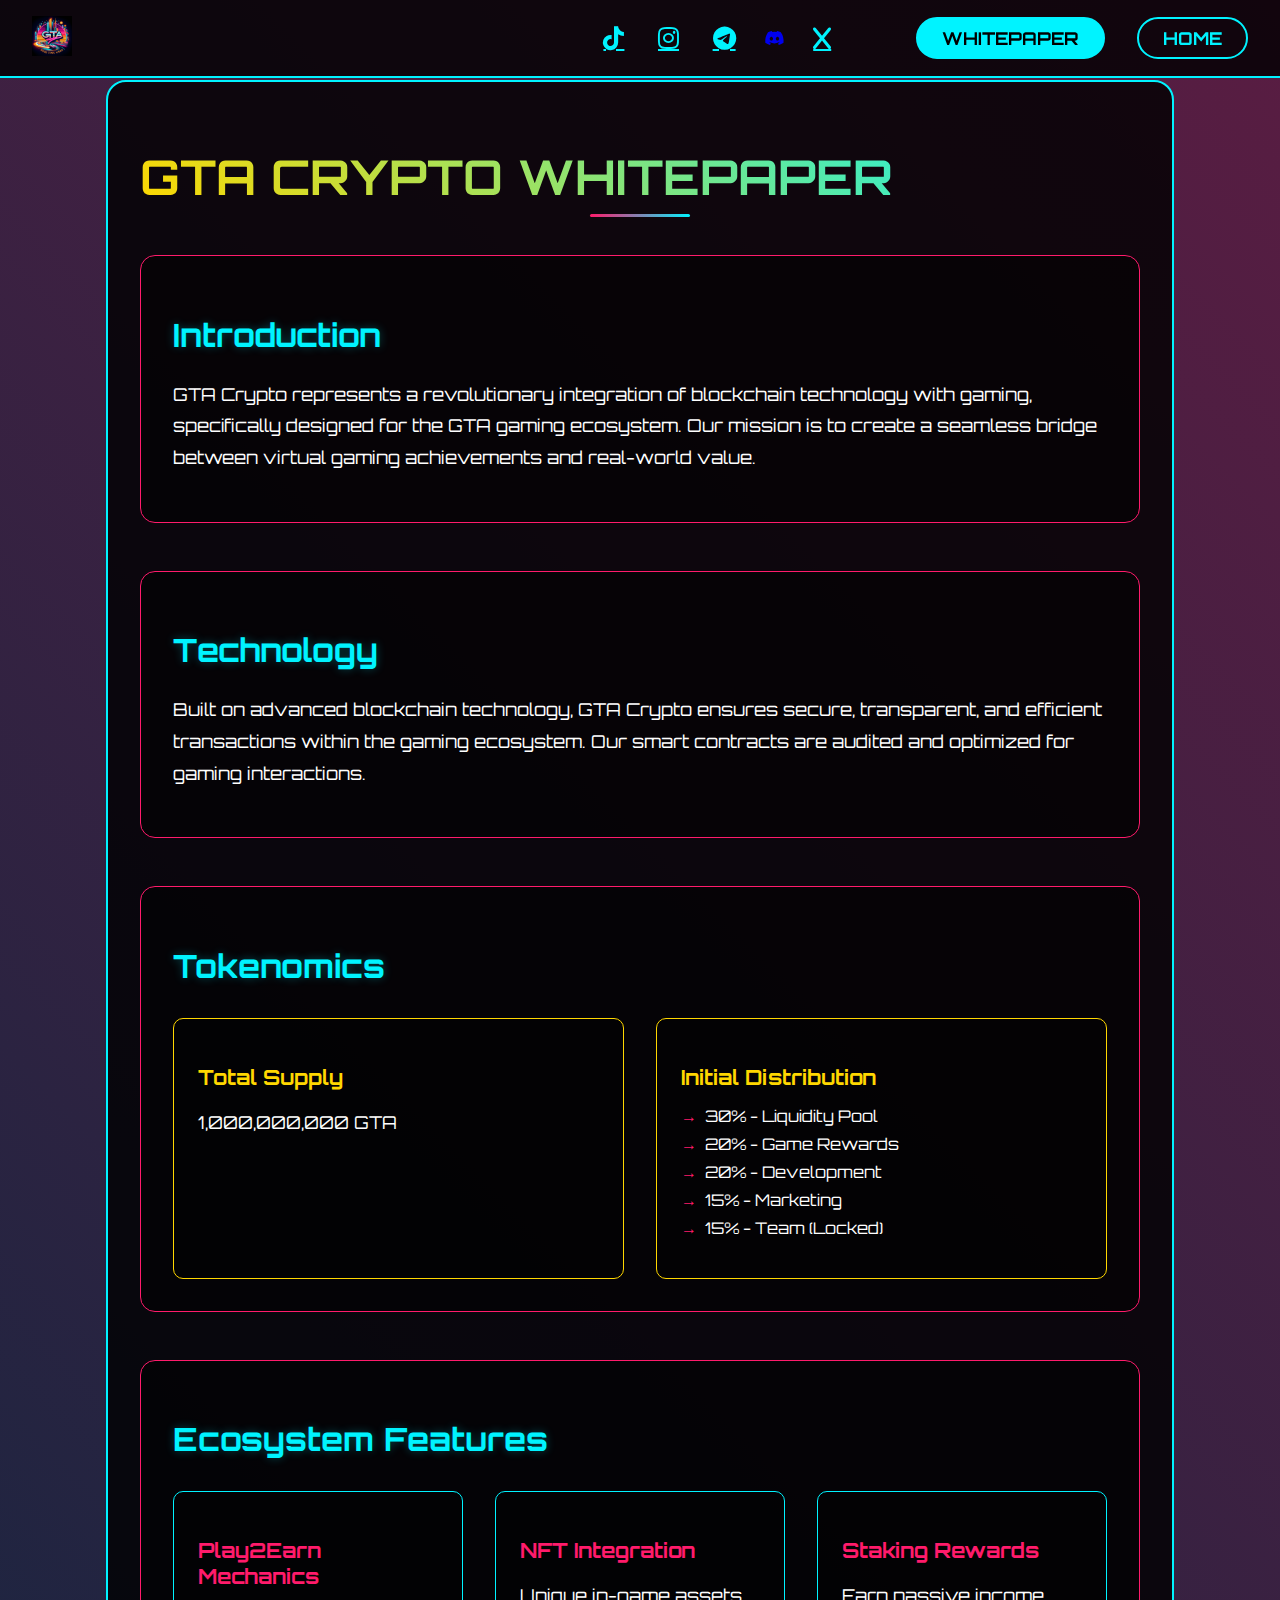
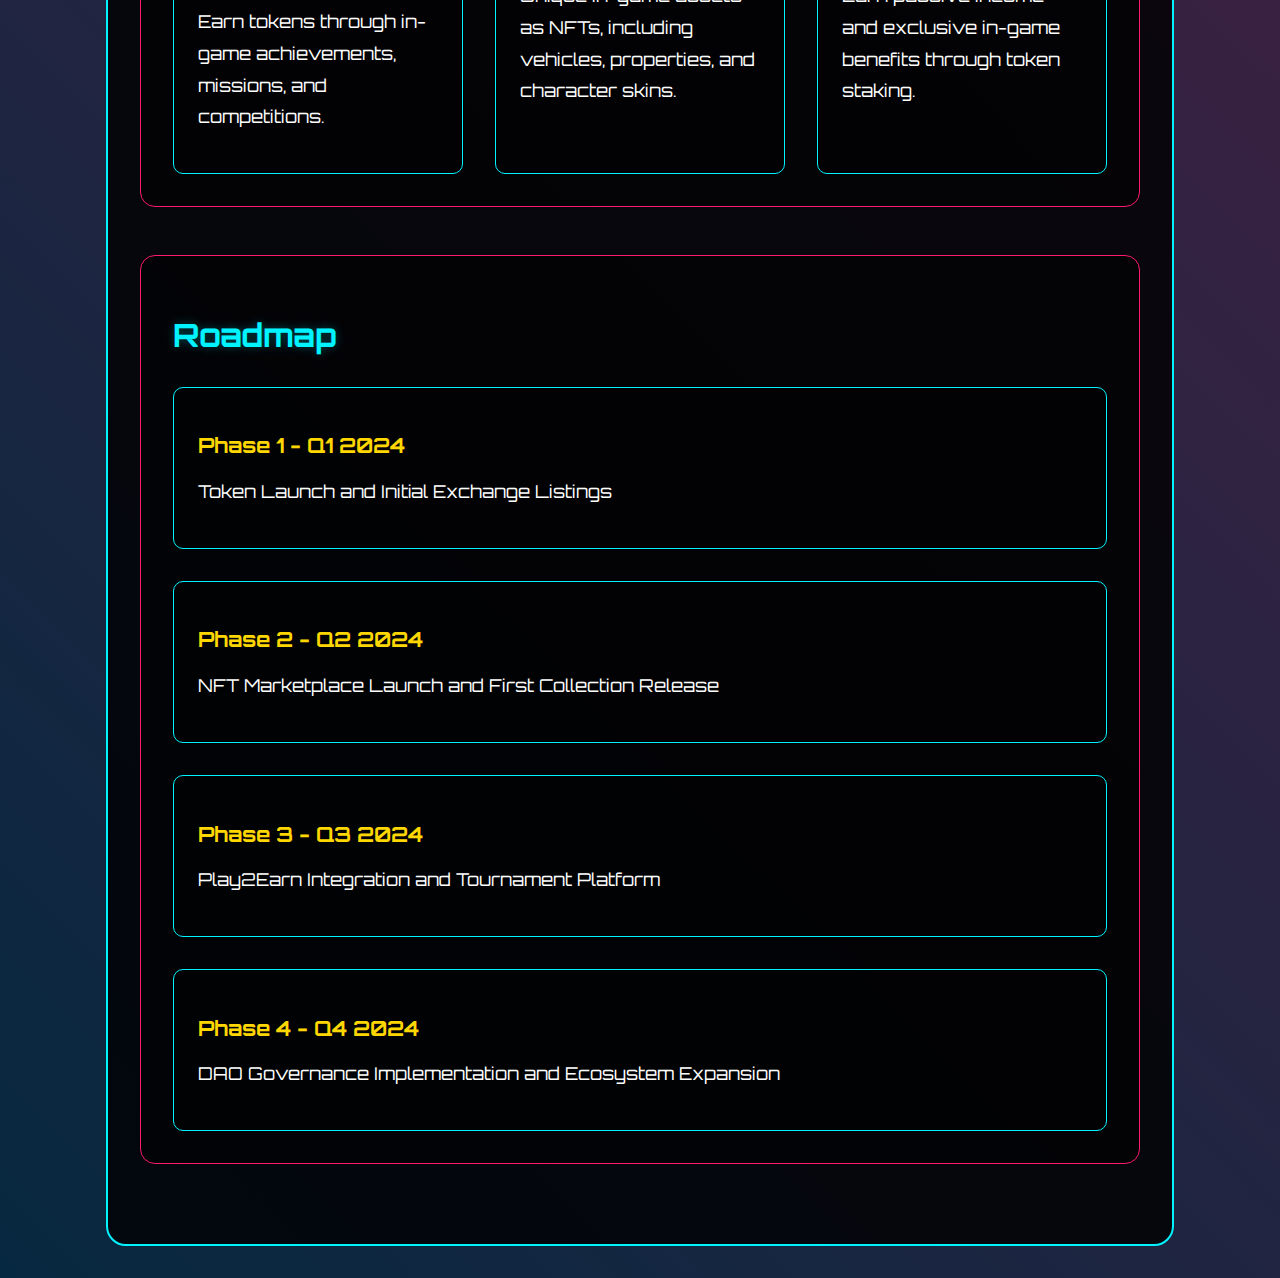
==== whitepaper.html @ 2c68ec65 "Update Discord link with invite URL" ====
<!DOCTYPE html>
<html lang="en">
<head>
    <meta charset="UTF-8">
    <meta name="viewport" content="width=device-width, initial-scale=1.0">
    <title>GTA Crypto - Whitepaper</title>
    <link rel="preconnect" href="https://fonts.googleapis.com">
    <link rel="preconnect" href="https://fonts.gstatic.com" crossorigin>
    <link href="https://fonts.googleapis.com/css2?family=Orbitron:wght@400;700&display=swap" rel="stylesheet">
    <link rel="stylesheet" href="https://cdnjs.cloudflare.com/ajax/libs/font-awesome/6.0.0/css/all.min.css">
    <link rel="stylesheet" href="clean_style.css">
</head>
<body>
    <nav class="top-nav">
        <div class="nav-content">
            <div class="nav-left">
                <a href="index.html">
                    <img src="./images/gta-logo2.png" alt="GTA Logo" class="nav-logo">
                </a>
            </div>
            <div class="nav-right">
                <div class="social-icons">
                    <a href="https://www.tiktok.com/@goodtimesahead6_gta6?is_from_webapp=1&sender_device=pc" class="social-link" target="_blank" rel="noopener noreferrer">
                        <i class="fab fa-tiktok"></i>
                    </a>
                    <a href="#" class="social-link" target="_blank" rel="noopener noreferrer">
                        <i class="fab fa-instagram"></i>
                    </a>
                    <a href="https://t.me/+TUfg9m6fxIIzMTZh" class="social-link" target="_blank" rel="noopener noreferrer">
                        <i class="fab fa-telegram"></i>
                    </a>
                    <a href="https://discord.gg/43fm4Gqv" target="_blank">
                        <i class="fab fa-discord"></i>
                    </a>
                    <a href="https://x.com/goodtimesahed?s=21" class="social-link" target="_blank" rel="noopener noreferrer">
                        <i class="fab fa-x"></i>
                    </a>
                </div>
                <a href="whitepaper.html" class="nav-link active">WHITEPAPER</a>
                <a href="index.html" class="nav-link">HOME</a>
            </div>
        </div>
    </nav>

    <div class="main-content">
        <div class="whitepaper-section">
            <h1 class="section-title">GTA CRYPTO WHITEPAPER</h1>
            
            <div class="whitepaper-content">
                <section class="wp-section">
                    <h2>Introduction</h2>
                    <p>GTA Crypto represents a revolutionary integration of blockchain technology with gaming, specifically designed for the GTA gaming ecosystem. Our mission is to create a seamless bridge between virtual gaming achievements and real-world value.</p>
                </section>

                <section class="wp-section">
                    <h2>Technology</h2>
                    <p>Built on advanced blockchain technology, GTA Crypto ensures secure, transparent, and efficient transactions within the gaming ecosystem. Our smart contracts are audited and optimized for gaming interactions.</p>
                </section>

                <section class="wp-section">
                    <h2>Tokenomics</h2>
                    <div class="tokenomics-details">
                        <div class="token-detail">
                            <h3>Total Supply</h3>
                            <p>1,000,000,000 GTA</p>
                        </div>
                        <div class="token-detail">
                            <h3>Initial Distribution</h3>
                            <ul>
                                <li>30% - Liquidity Pool</li>
                                <li>20% - Game Rewards</li>
                                <li>20% - Development</li>
                                <li>15% - Marketing</li>
                                <li>15% - Team (Locked)</li>
                            </ul>
                        </div>
                    </div>
                </section>

                <section class="wp-section">
                    <h2>Ecosystem Features</h2>
                    <div class="features-list">
                        <div class="feature-item">
                            <h3>Play2Earn Mechanics</h3>
                            <p>Earn tokens through in-game achievements, missions, and competitions.</p>
                        </div>
                        <div class="feature-item">
                            <h3>NFT Integration</h3>
                            <p>Unique in-game assets as NFTs, including vehicles, properties, and character skins.</p>
                        </div>
                        <div class="feature-item">
                            <h3>Staking Rewards</h3>
                            <p>Earn passive income and exclusive in-game benefits through token staking.</p>
                        </div>
                    </div>
                </section>

                <section class="wp-section">
                    <h2>Roadmap</h2>
                    <div class="roadmap-timeline">
                        <div class="timeline-point">
                            <h3>Phase 1 - Q1 2024</h3>
                            <p>Token Launch and Initial Exchange Listings</p>
                        </div>
                        <div class="timeline-point">
                            <h3>Phase 2 - Q2 2024</h3>
                            <p>NFT Marketplace Launch and First Collection Release</p>
                        </div>
                        <div class="timeline-point">
                            <h3>Phase 3 - Q3 2024</h3>
                            <p>Play2Earn Integration and Tournament Platform</p>
                        </div>
                        <div class="timeline-point">
                            <h3>Phase 4 - Q4 2024</h3>
                            <p>DAO Governance Implementation and Ecosystem Expansion</p>
                        </div>
                    </div>
                </section>
            </div>
        </div>
    </div>

    <script src="script.js"></script>
</body>
</html>
---- clean_style.css ----
:root {
    --neon-yellow: #FFD700;
    --neon-blue: #00f3ff;
    --neon-pink: #ff1b6b;
    --miami-purple: #2d0050;
    --card-bg: rgba(10, 10, 15, 0.3);
    --miami-orange: #b32b00;
    --miami-blue: #002940;
    --miami-pink: #a61244;
}

/* Keyframes for animations */
@keyframes fadeInUp {
    from {
        opacity: 0;
        transform: translateY(30px);
    }
    to {
        opacity: 1;
        transform: translateY(0);
    }
}

@keyframes glowPulse {
    0% { box-shadow: 0 0 5px var(--neon-blue); }
    50% { box-shadow: 0 0 20px var(--neon-blue), 0 0 30px var(--neon-pink); }
    100% { box-shadow: 0 0 5px var(--neon-blue); }
}

@keyframes gradientBG {
    0% { background-position: 0% 50%; }
    50% { background-position: 100% 50%; }
    100% { background-position: 0% 50%; }
}

@keyframes rotate {
    0% { transform: rotate(0deg); }
    100% { transform: rotate(360deg); }
}

@keyframes boxShadowPulse {
    0% { box-shadow: 0 0 30px rgba(0, 243, 255, 0.2); }
    50% { box-shadow: 0 0 40px rgba(0, 243, 255, 0.4); }
    100% { box-shadow: 0 0 30px rgba(0, 243, 255, 0.2); }
}

@keyframes popIn {
    0% {
        transform: translateY(50px) scale(0.8);
    }
    60% {
        transform: translateY(-10px) scale(1.1);
    }
    100% {
        transform: translateY(0) scale(1);
    }
}

@keyframes textGlow {
    0% {
        text-shadow: 
            0 0 10px rgba(255, 27, 107, 0.5),
            0 0 20px rgba(255, 27, 107, 0.3),
            0 0 30px rgba(255, 27, 107, 0.2);
    }
    100% {
        text-shadow: 
            0 0 15px rgba(0, 243, 255, 0.5),
            0 0 25px rgba(0, 243, 255, 0.3),
            0 0 35px rgba(0, 243, 255, 0.2);
    }
}

body {
    margin: 0;
    padding: 0;
    color: #fff;
    font-family: 'Orbitron', sans-serif;
    min-height: 100vh;
    overflow-x: hidden;
    background: linear-gradient(45deg, var(--miami-orange), var(--miami-blue), var(--miami-pink));
    background-size: 400% 400%;
    animation: gradientBG 15s ease infinite;
}

.main-content {
    max-width: 1200px;
    margin: 0 auto;
    padding: 2rem;
    padding-top: 80px;
}

.header-section {
    min-height: 100vh;
    display: flex;
    flex-direction: column;
    align-items: center;
    justify-content: center;
    gap: 4rem;
    text-align: center;
}

.welcome-text {
    font-family: 'Orbitron', sans-serif;
    font-size: 3.5rem;
    font-weight: 700;
    text-align: center;
    margin-bottom: 3rem;
    background: linear-gradient(to right, var(--neon-pink), var(--neon-blue));
    -webkit-background-clip: text;
    background-clip: text;
    color: transparent;
    text-shadow: 
        0 0 10px rgba(255, 27, 107, 0.5),
        0 0 20px rgba(255, 27, 107, 0.3),
        0 0 30px rgba(255, 27, 107, 0.2);
    animation: textGlow 3s infinite alternate;
}

.price-card {
    border: 2px solid var(--neon-blue);
    border-radius: 20px;
    padding: 3rem 2rem;
    display: flex;
    flex-direction: column;
    align-items: center;
    gap: 2rem;
    width: 100%;
    max-width: 400px;
    background: rgba(0, 0, 0, 0.3);
    backdrop-filter: blur(10px);
    box-shadow: 0 0 30px rgba(0, 243, 255, 0.2);
}

.price-card.pop {
    animation: popIn 0.6s cubic-bezier(0.34, 1.56, 0.64, 1);
}

.price-section {
    text-align: center;
}

.price-label {
    color: var(--neon-yellow);
    font-size: 1.2rem;
    margin: 0;
    letter-spacing: 2px;
    text-transform: uppercase;
}

.price-value {
    color: var(--neon-blue);
    font-size: 2.5rem;
    font-weight: bold;
    margin-top: 0.5rem;
    text-shadow: 0 0 10px rgba(0, 243, 255, 0.7);
}

.token-logo {
    width: 250px;
    height: 250px;
    display: block;
    margin: 2rem auto;
    border-radius: 50%;
    object-fit: cover;
    transition: transform 0.3s ease, filter 0.3s ease;
    filter: drop-shadow(0 0 10px rgba(0, 243, 255, 0.3));
}

.token-logo:hover {
    transform: scale(1.05) rotate(5deg);
    filter: drop-shadow(0 0 20px rgba(255, 105, 180, 0.5));
}

.token-logo.rotating {
    width: 300px;
    height: 300px;
    animation: rotate 20s linear infinite;
    filter: drop-shadow(0 0 20px rgba(0, 243, 255, 0.4));
}

/* Scroll Animation Classes */
.fade-in {
    opacity: 0;
    transform: translateY(30px);
    transition: opacity 0.6s ease-out, transform 0.6s ease-out;
}

.fade-in.visible {
    opacity: 1;
    transform: translateY(0);
}

.animate-on-scroll {
    opacity: 0;
    transform: translateY(30px);
    transition: all 0.8s cubic-bezier(0.4, 0, 0.2, 1);
}

.animate-on-scroll.visible {
    opacity: 1;
    transform: translateY(0);
}

/* Cyber Cards */
.cyber-card {
    background: rgba(0, 0, 0, 0.8);
    border: 2px solid var(--neon-blue);
    border-radius: 15px;
    padding: 2rem;
    transition: all 0.3s ease;
    transform-style: preserve-3d;
    perspective: 1000px;
    cursor: pointer;
    text-decoration: none;
    display: block;
    position: relative;
    overflow: hidden;
}

.cyber-card::before {
    content: '';
    position: absolute;
    top: 0;
    left: 0;
    right: 0;
    bottom: 0;
    background: linear-gradient(45deg, var(--neon-pink), var(--neon-blue));
    opacity: 0;
    transition: opacity 0.3s ease;
    z-index: 1;
    border-radius: 13px;
}

.cyber-card:hover {
    transform: translateY(-5px);
    border-color: var(--neon-pink);
    box-shadow: 0 0 30px rgba(255, 27, 107, 0.3);
}

.cyber-card:hover::before {
    opacity: 0.1;
}

.card-inner {
    text-align: center;
    transform: translateZ(20px);
    position: relative;
    z-index: 2;
}

.card-button {
    background: linear-gradient(45deg, var(--neon-pink), var(--neon-blue));
    color: white;
    padding: 0.8rem 1.5rem;
    border-radius: 25px;
    margin-top: 1.5rem;
    font-size: 0.9rem;
    font-weight: bold;
    text-transform: uppercase;
    transition: all 0.3s ease;
    opacity: 0.9;
    transform: translateY(10px);
}

.cyber-card:hover .card-button {
    opacity: 1;
    transform: translateY(0);
    box-shadow: 0 0 20px rgba(255, 27, 107, 0.4);
}

.card-inner i {
    font-size: 2.5rem;
    margin-bottom: 1.5rem;
    color: var(--neon-blue);
    transition: all 0.3s ease;
    background: linear-gradient(45deg, var(--neon-pink), var(--neon-blue));
    -webkit-background-clip: text;
    background-clip: text;
    color: transparent;
}

.cyber-card:hover .card-inner i {
    transform: scale(1.1);
    text-shadow: 0 0 20px rgba(255, 27, 107, 0.5);
}

.card-inner h3 {
    color: var(--neon-yellow);
    font-size: 1.5rem;
    margin-bottom: 1rem;
    font-family: 'Orbitron', sans-serif;
    text-shadow: 0 0 10px rgba(255, 215, 0, 0.3);
}

.card-inner p {
    color: #fff;
    font-size: 1rem;
    line-height: 1.6;
    margin: 0;
    opacity: 0.9;
}

.cyber-grid {
    display: grid;
    grid-template-columns: repeat(auto-fit, minmax(300px, 1fr));
    gap: 2rem;
    padding: 2rem 0;
}

@media (max-width: 768px) {
    .cyber-grid {
        grid-template-columns: 1fr;
    }
}

/* Enhanced Tokenomics Section */
.tokenomics {
    padding: 6rem 0;
    position: relative;
}

.token-logo-container {
    width: 100%;
    display: flex;
    justify-content: center;
    margin: 3rem 0;
}

.tokenomics-grid {
    display: grid;
    grid-template-columns: repeat(auto-fit, minmax(250px, 1fr));
    gap: 2rem;
    margin-top: 4rem;
    padding: 0 1rem;
}

.token-stat {
    background: rgba(0, 0, 0, 0.3);
    border: 2px solid var(--neon-blue);
    border-radius: 20px;
    padding: 2.5rem 2rem;
    text-align: center;
    backdrop-filter: blur(10px);
    transition: all 0.3s ease;
}

.token-stat:hover {
    transform: translateY(-10px);
    box-shadow: 0 0 30px rgba(0, 243, 255, 0.3);
}

.token-stat h3 {
    color: var(--neon-yellow);
    font-size: 1.5rem;
    margin-bottom: 1rem;
    text-shadow: 0 0 10px rgba(255, 215, 0, 0.5);
}

.token-stat p {
    color: var(--neon-blue);
    font-size: 2rem;
    font-weight: bold;
    margin: 0;
    text-shadow: 0 0 10px rgba(0, 243, 255, 0.5);
}

/* Enhanced About Section */
.about-section {
    padding: 6rem 0;
    position: relative;
}

.about-content {
    max-width: 800px;
    margin: 0 auto;
    padding: 3rem;
    background: rgba(0, 0, 0, 0.3);
    border: 2px solid var(--neon-pink);
    border-radius: 20px;
    backdrop-filter: blur(10px);
    transition: all 0.3s ease;
}

.about-content:hover {
    box-shadow: 0 0 40px rgba(255, 27, 107, 0.2);
}

.about-content p {
    color: #fff;
    font-size: 1.1rem;
    line-height: 1.8;
    margin-bottom: 1.5rem;
    text-shadow: 0 0 20px rgba(255, 255, 255, 0.1);
}

.about-content p:last-child {
    margin-bottom: 0;
}

/* Buttons */
.buy-now-btn {
    background: linear-gradient(45deg, var(--miami-purple), var(--neon-pink));
    color: white;
    text-decoration: none;
    padding: 1rem 3rem;
    border-radius: 30px;
    font-weight: bold;
    transition: all 0.3s ease;
    border: none;
    position: relative;
    overflow: hidden;
}

.buy-now-btn:hover {
    transform: translateY(-3px);
    box-shadow: 0 0 20px var(--neon-pink);
}

.buy-now-btn::after {
    content: '';
    position: absolute;
    top: -50%;
    left: -50%;
    width: 200%;
    height: 200%;
    background: linear-gradient(
        45deg,
        transparent,
        rgba(255, 255, 255, 0.1),
        transparent
    );
    transform: rotate(45deg);
    transition: 0.5s;
}

.buy-now-btn:hover::after {
    left: 100%;
}

/* Section Titles */
.section-title {
    font-size: 3rem;
    background: linear-gradient(45deg, var(--neon-yellow), var(--neon-blue));
    -webkit-background-clip: text;
    -webkit-text-fill-color: transparent;
    text-shadow: none;
    margin-bottom: 3rem;
    position: relative;
}

.section-title::after {
    content: '';
    position: absolute;
    bottom: -10px;
    left: 50%;
    transform: translateX(-50%);
    width: 100px;
    height: 3px;
    background: linear-gradient(90deg, var(--neon-pink), var(--neon-blue));
    border-radius: 3px;
}

/* Action Links */
.action-links {
    display: flex;
    gap: 2rem;
    margin-top: 1rem;
}

.action-link {
    color: var(--neon-pink);
    text-decoration: none;
    display: flex;
    align-items: center;
    gap: 0.5rem;
    font-size: 1rem;
    transition: all 0.3s ease;
    text-shadow: 0 0 10px rgba(255, 27, 107, 0.3);
}

.action-link:hover {
    color: var(--neon-yellow);
    transform: translateY(-2px);
    text-shadow: 0 0 15px rgba(255, 215, 0, 0.5);
}

.action-link i {
    font-size: 1.2rem;
}

.features {
    padding: 4rem 2rem;
    background: rgba(0, 0, 0, 0.4);
    border-radius: 20px;
    margin: 2rem auto;
    max-width: 1400px;
}

.top-nav {
    position: fixed;
    top: 0;
    left: 0;
    right: 0;
    z-index: 1000;
    background: rgba(0, 0, 0, 0.8);
    padding: 1rem 2rem;
    border-bottom: 2px solid var(--neon-blue);
}

.nav-content {
    max-width: 1400px;
    margin: 0 auto;
    display: flex;
    justify-content: space-between;
    align-items: center;
}

.nav-logo {
    height: 40px;
    width: auto;
}

.nav-link {
    color: var(--neon-blue);
    text-decoration: none;
    font-family: 'Orbitron', sans-serif;
    font-weight: 700;
    font-size: 1.1rem;
    padding: 0.5rem 1.5rem;
    border: 2px solid var(--neon-blue);
    border-radius: 25px;
    transition: all 0.3s ease;
}

.nav-link:hover {
    background: var(--neon-blue);
    color: black;
    box-shadow: 0 0 20px rgba(0, 243, 255, 0.4);
    transform: translateY(-2px);
}

.nav-link.active {
    background: var(--neon-blue);
    color: black;
}

.nav-right {
    display: flex;
    align-items: center;
    gap: 2rem;
}

.social-icons {
    display: flex;
    gap: 1.5rem;
    margin-right: 3rem;
    align-items: center;
    margin-left: auto;
}

.social-link {
    color: var(--neon-blue);
    font-size: 1.5rem;
    transition: all 0.3s ease;
    display: flex;
    align-items: center;
    justify-content: center;
    padding: 0.3rem;
}

.social-link:hover {
    color: var(--neon-pink);
    transform: scale(1.2);
    text-shadow: 0 0 10px var(--neon-pink);
}

.whitepaper-section {
    max-width: 1000px;
    margin: 0 auto;
    padding: 2rem;
    background: rgba(0, 0, 0, 0.8);
    border-radius: 20px;
    border: 2px solid var(--neon-blue);
}

.wp-section {
    margin: 3rem 0;
    padding: 2rem;
    background: rgba(0, 0, 0, 0.5);
    border-radius: 15px;
    border: 1px solid var(--neon-pink);
}

.wp-section h2 {
    color: var(--neon-blue);
    font-family: 'Orbitron', sans-serif;
    font-size: 2rem;
    margin-bottom: 1.5rem;
    text-shadow: 0 0 10px rgba(0, 243, 255, 0.3);
}

.wp-section p {
    color: #fff;
    line-height: 1.8;
    font-size: 1.1rem;
    margin-bottom: 1rem;
}

.tokenomics-details {
    display: grid;
    grid-template-columns: repeat(auto-fit, minmax(250px, 1fr));
    gap: 2rem;
    margin-top: 2rem;
}

.token-detail {
    background: rgba(0, 0, 0, 0.3);
    padding: 1.5rem;
    border-radius: 10px;
    border: 1px solid var(--neon-yellow);
}

.token-detail h3 {
    color: var(--neon-yellow);
    font-family: 'Orbitron', sans-serif;
    margin-bottom: 1rem;
    font-size: 1.3rem;
}

.token-detail ul {
    list-style: none;
    padding: 0;
    color: #fff;
}

.token-detail ul li {
    margin: 0.5rem 0;
    padding-left: 1.5rem;
    position: relative;
}

.token-detail ul li::before {
    content: '→';
    position: absolute;
    left: 0;
    color: var(--neon-pink);
}

.features-list {
    display: grid;
    grid-template-columns: repeat(auto-fit, minmax(280px, 1fr));
    gap: 2rem;
    margin-top: 2rem;
}

.feature-item {
    background: rgba(0, 0, 0, 0.3);
    padding: 1.5rem;
    border-radius: 10px;
    border: 1px solid var(--neon-blue);
}

.feature-item h3 {
    color: var(--neon-pink);
    font-family: 'Orbitron', sans-serif;
    margin-bottom: 1rem;
    font-size: 1.3rem;
}

.roadmap-timeline {
    display: grid;
    gap: 2rem;
    margin-top: 2rem;
}

.timeline-point {
    background: rgba(0, 0, 0, 0.3);
    padding: 1.5rem;
    border-radius: 10px;
    border: 1px solid var(--neon-blue);
    position: relative;
}

.timeline-point h3 {
    color: var(--neon-yellow);
    font-family: 'Orbitron', sans-serif;
    margin-bottom: 0.5rem;
    font-size: 1.3rem;
}
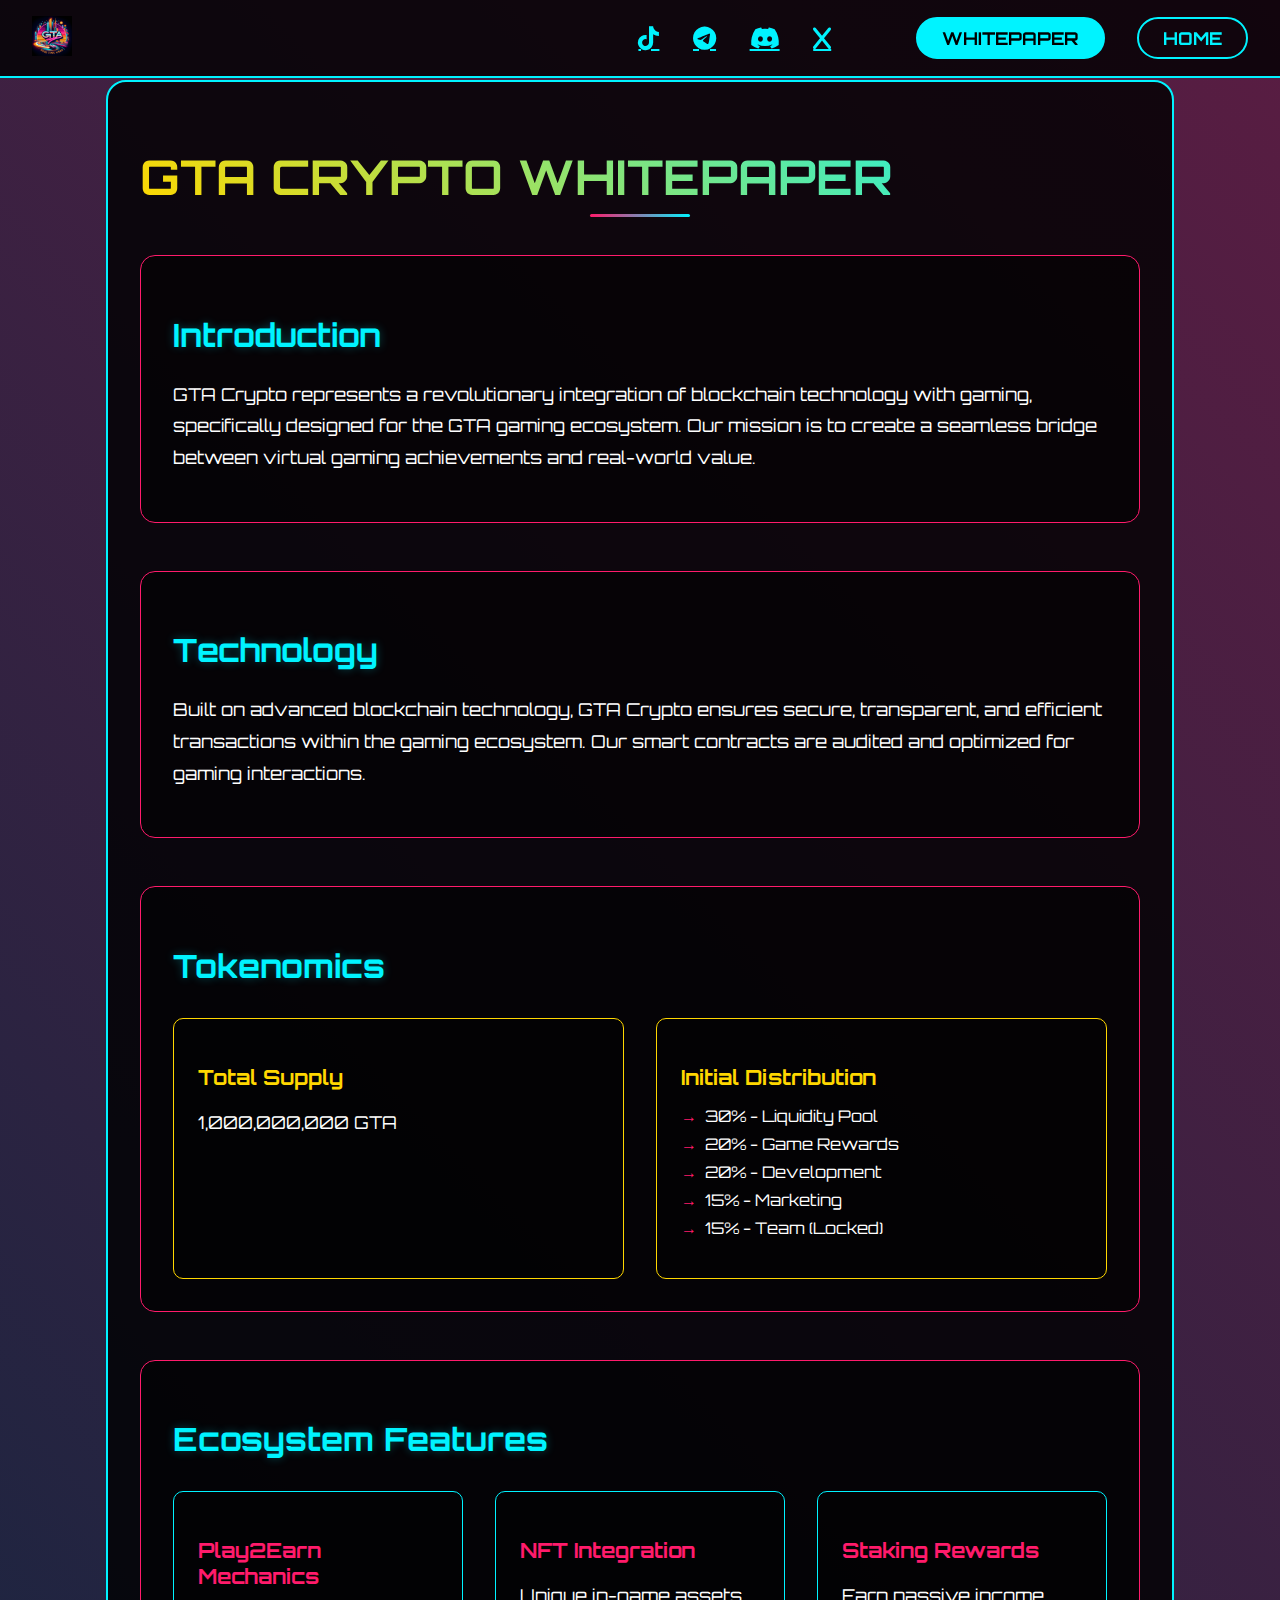
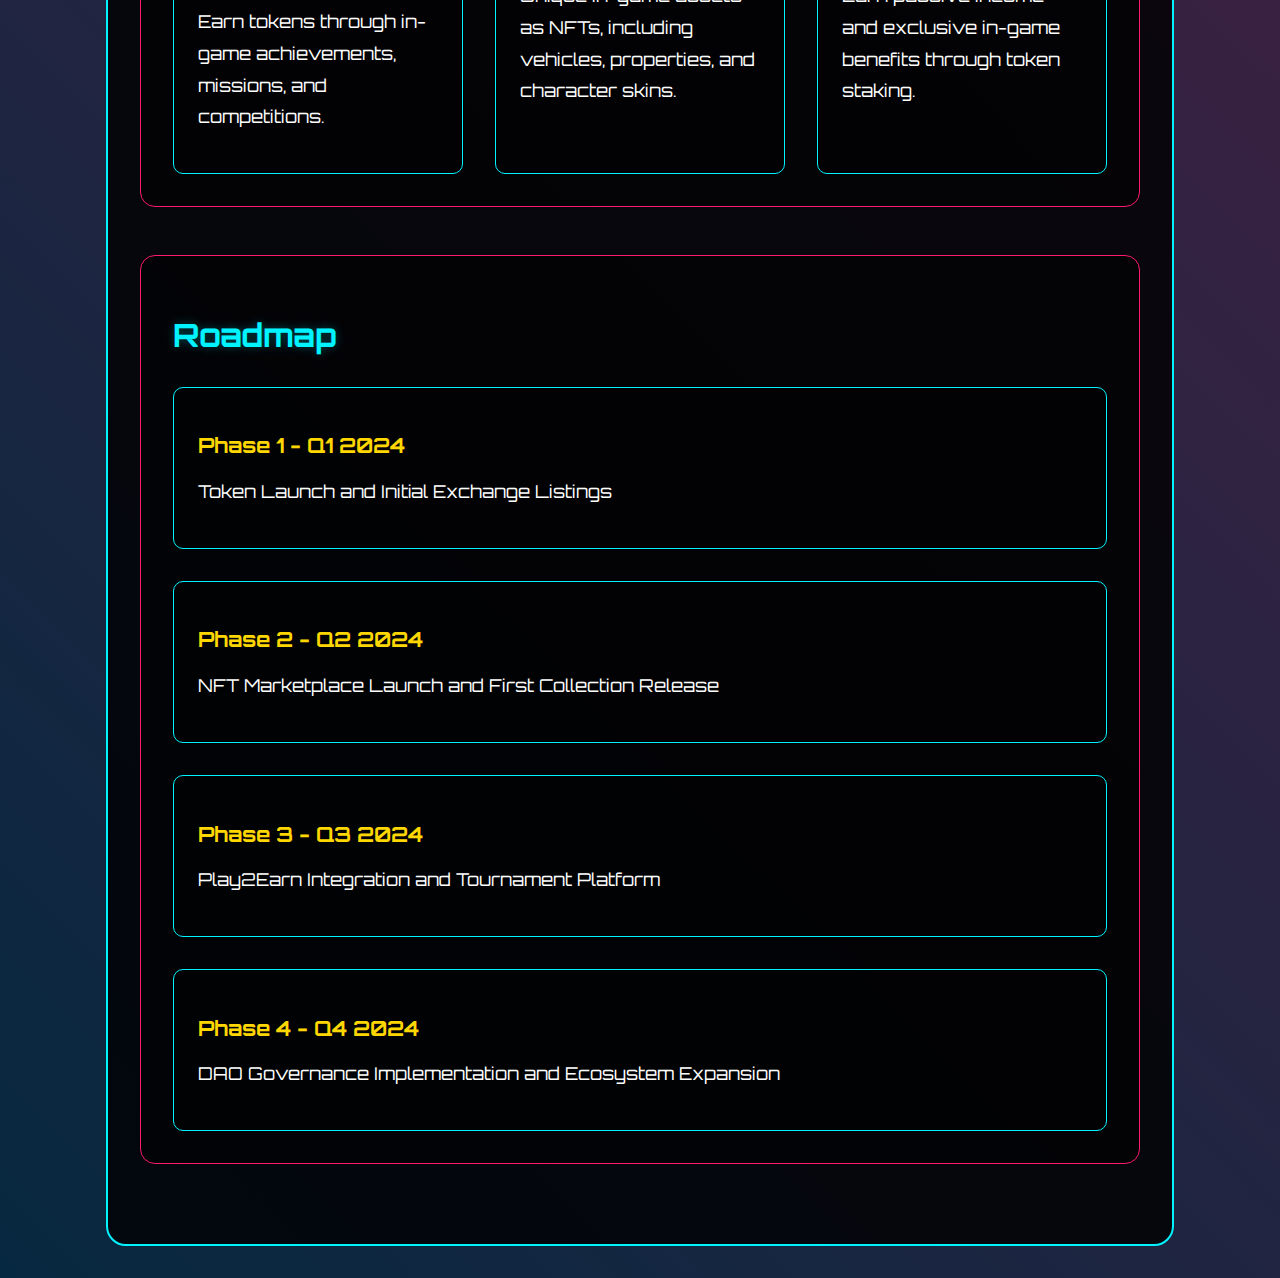
==== commit dcb377e3: "Remove Instagram logo and fix Discord logo styling" ====
--- a/whitepaper.html
+++ b/whitepaper.html
@@ -20,16 +20,13 @@
             </div>
             <div class="nav-right">
                 <div class="social-icons">
-                    <a href="https://www.tiktok.com/@goodtimesahead6_gta6?is_from_webapp=1&sender_device=pc" class="social-link" target="_blank" rel="noopener noreferrer">
+                    <a href="https://www.tiktok.com/@gtagoodtimesahead?_t=8hzHylqXQXU&_r=1" class="social-link" target="_blank" rel="noopener noreferrer">
                         <i class="fab fa-tiktok"></i>
-                    </a>
-                    <a href="#" class="social-link" target="_blank" rel="noopener noreferrer">
-                        <i class="fab fa-instagram"></i>
                     </a>
                     <a href="https://t.me/+TUfg9m6fxIIzMTZh" class="social-link" target="_blank" rel="noopener noreferrer">
                         <i class="fab fa-telegram"></i>
                     </a>
-                    <a href="https://discord.gg/43fm4Gqv" target="_blank">
+                    <a href="https://discord.gg/43fm4Gqv" class="social-link" target="_blank">
                         <i class="fab fa-discord"></i>
                     </a>
                     <a href="https://x.com/goodtimesahed?s=21" class="social-link" target="_blank" rel="noopener noreferrer">
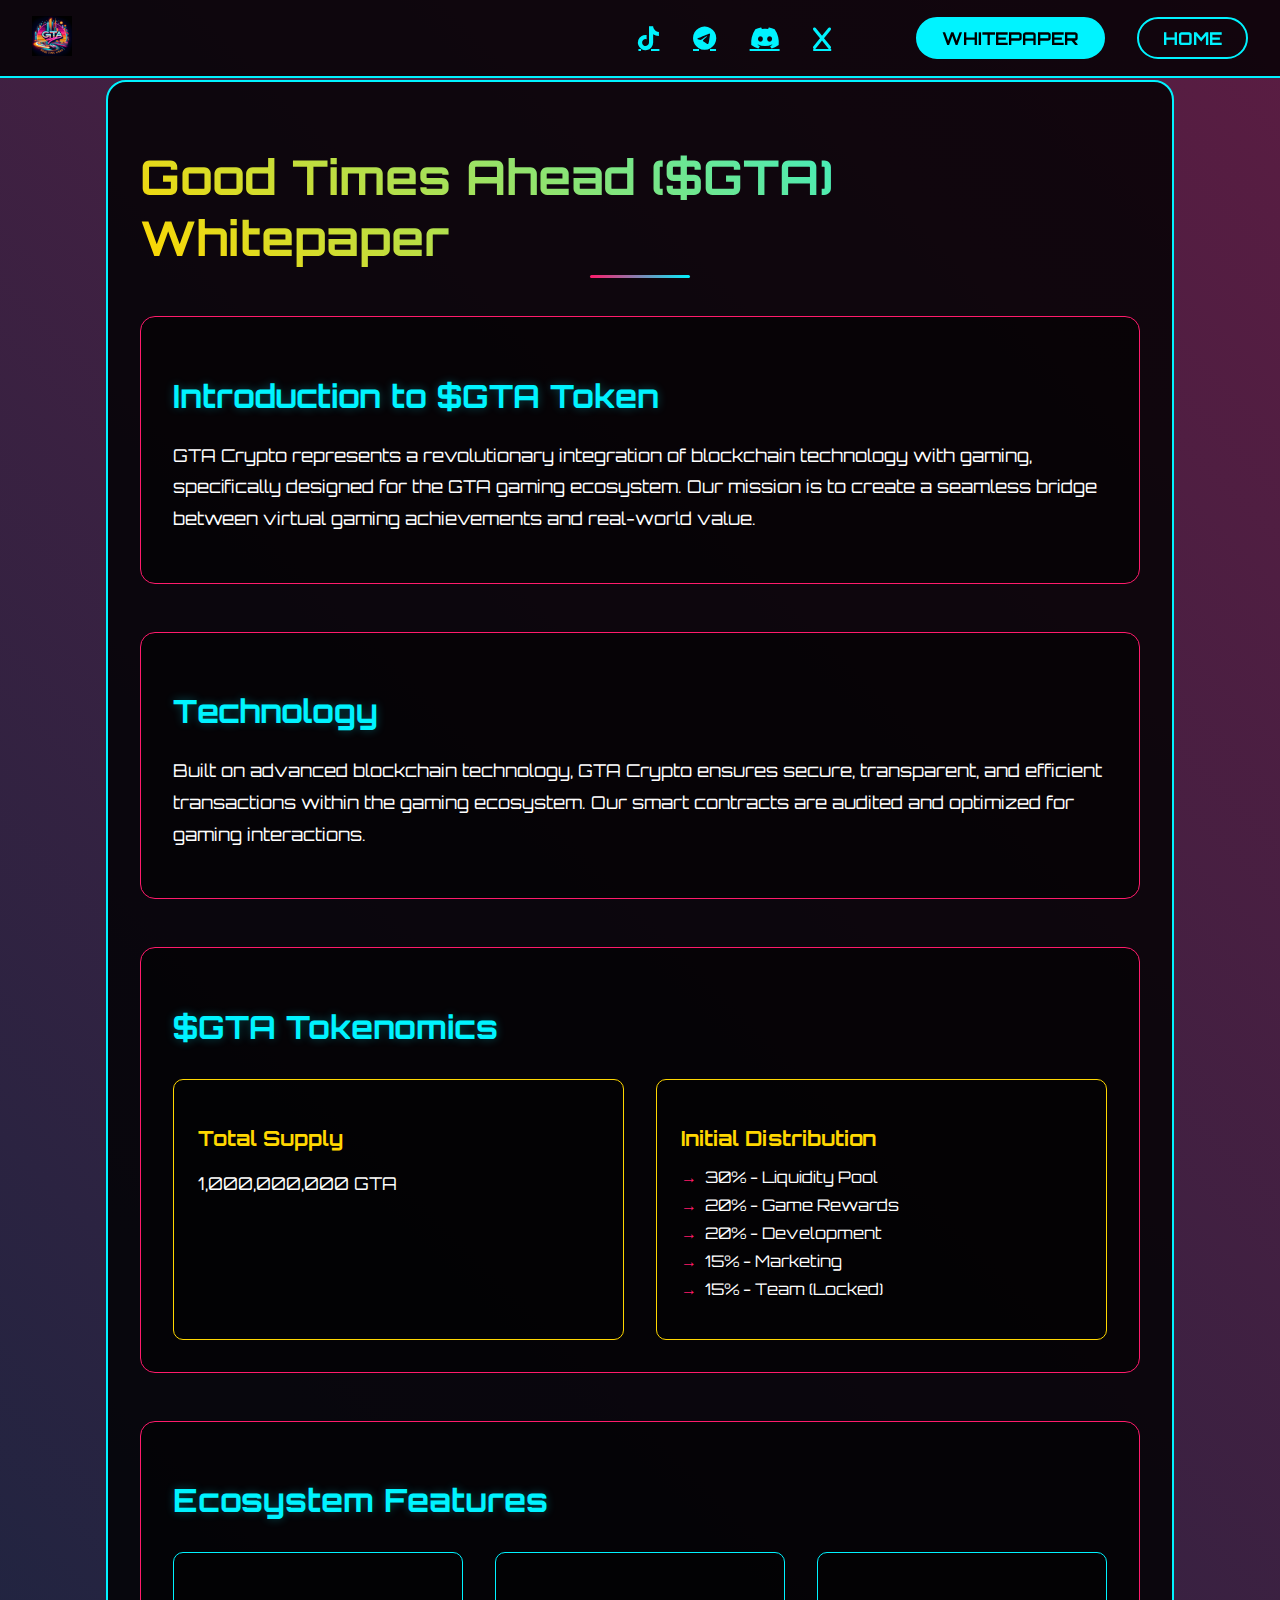
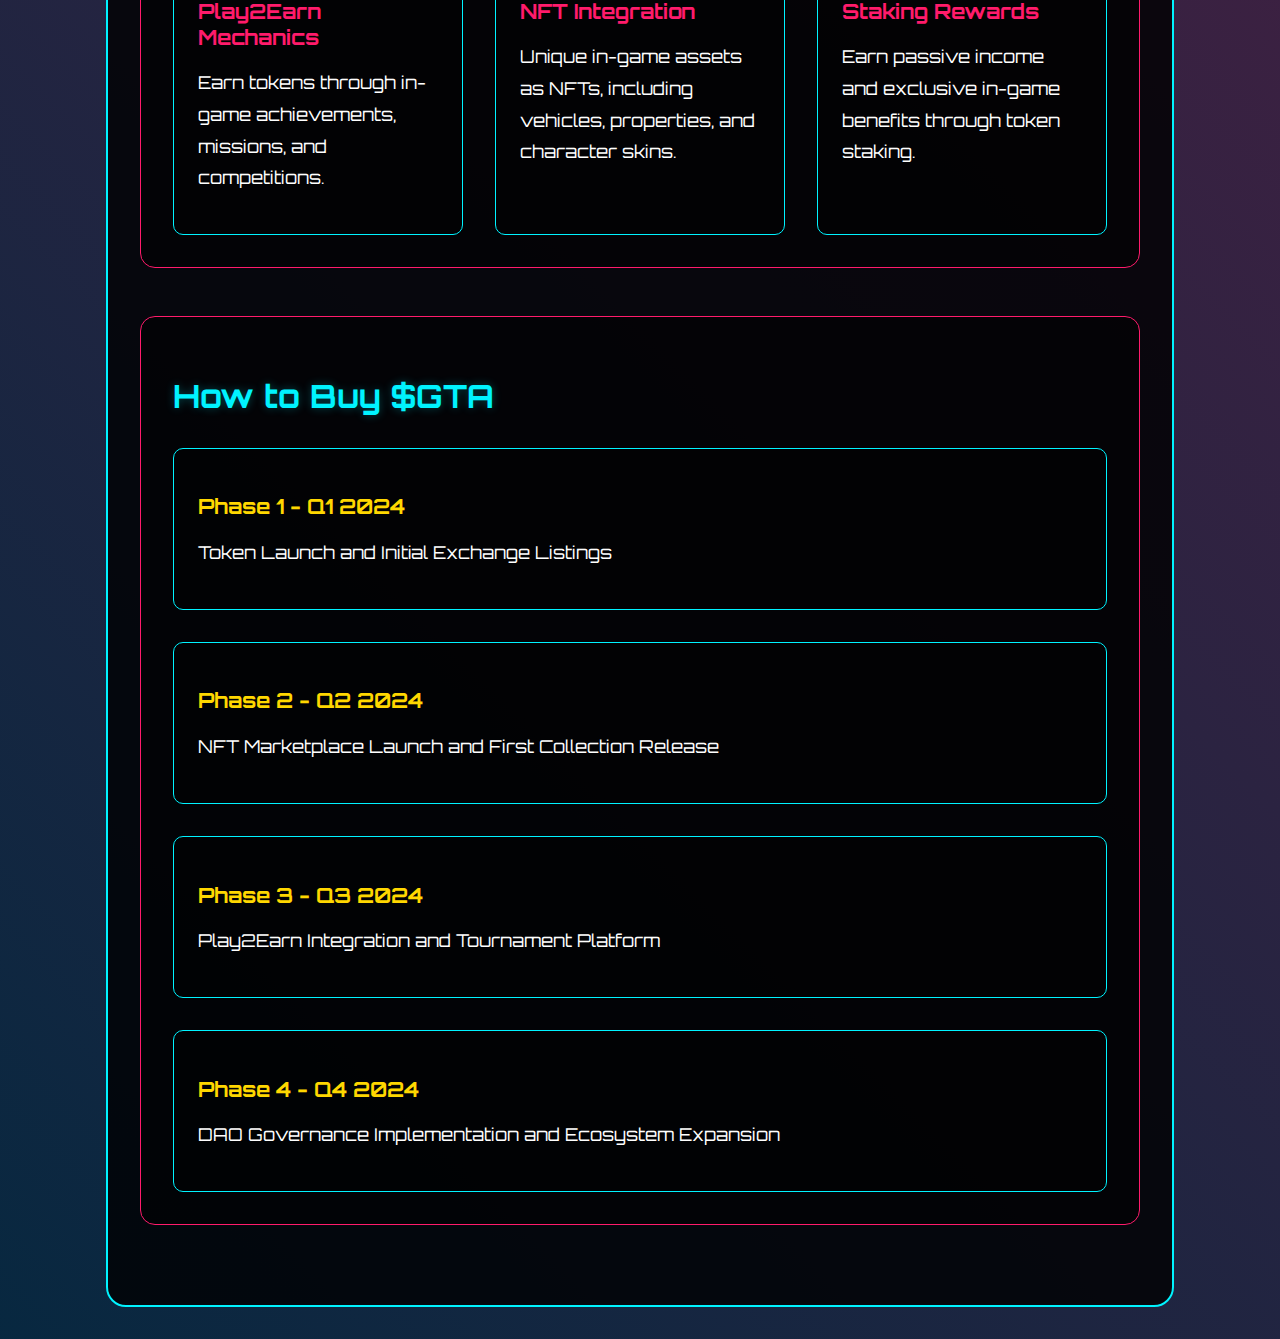
==== commit b06de63f: "Add $GTA ticker symbol throughout the website" ====
--- a/whitepaper.html
+++ b/whitepaper.html
@@ -20,7 +20,7 @@
             </div>
             <div class="nav-right">
                 <div class="social-icons">
-                    <a href="https://www.tiktok.com/@gtagoodtimesahead?_t=8hzHylqXQXU&_r=1" class="social-link" target="_blank" rel="noopener noreferrer">
+                    <a href="https://www.tiktok.com/@goodtimesahead6_gta6" class="social-link" target="_blank" rel="noopener noreferrer">
                         <i class="fab fa-tiktok"></i>
                     </a>
                     <a href="https://t.me/+TUfg9m6fxIIzMTZh" class="social-link" target="_blank" rel="noopener noreferrer">
@@ -41,11 +41,11 @@
 
     <div class="main-content">
         <div class="whitepaper-section">
-            <h1 class="section-title">GTA CRYPTO WHITEPAPER</h1>
+            <h1 class="section-title">Good Times Ahead ($GTA) Whitepaper</h1>
             
             <div class="whitepaper-content">
                 <section class="wp-section">
-                    <h2>Introduction</h2>
+                    <h2>Introduction to $GTA Token</h2>
                     <p>GTA Crypto represents a revolutionary integration of blockchain technology with gaming, specifically designed for the GTA gaming ecosystem. Our mission is to create a seamless bridge between virtual gaming achievements and real-world value.</p>
                 </section>
 
@@ -55,7 +55,7 @@
                 </section>
 
                 <section class="wp-section">
-                    <h2>Tokenomics</h2>
+                    <h2>$GTA Tokenomics</h2>
                     <div class="tokenomics-details">
                         <div class="token-detail">
                             <h3>Total Supply</h3>
@@ -93,7 +93,7 @@
                 </section>
 
                 <section class="wp-section">
-                    <h2>Roadmap</h2>
+                    <h2>How to Buy $GTA</h2>
                     <div class="roadmap-timeline">
                         <div class="timeline-point">
                             <h3>Phase 1 - Q1 2024</h3>
--- a/clean_style.css
+++ b/clean_style.css
@@ -521,6 +521,12 @@
     width: auto;
 }
 
+.nav-logo img {
+    width: 80px;  
+    height: auto;
+    margin-right: 10px;
+}
+
 .nav-link {
     color: var(--neon-blue);
     text-decoration: none;
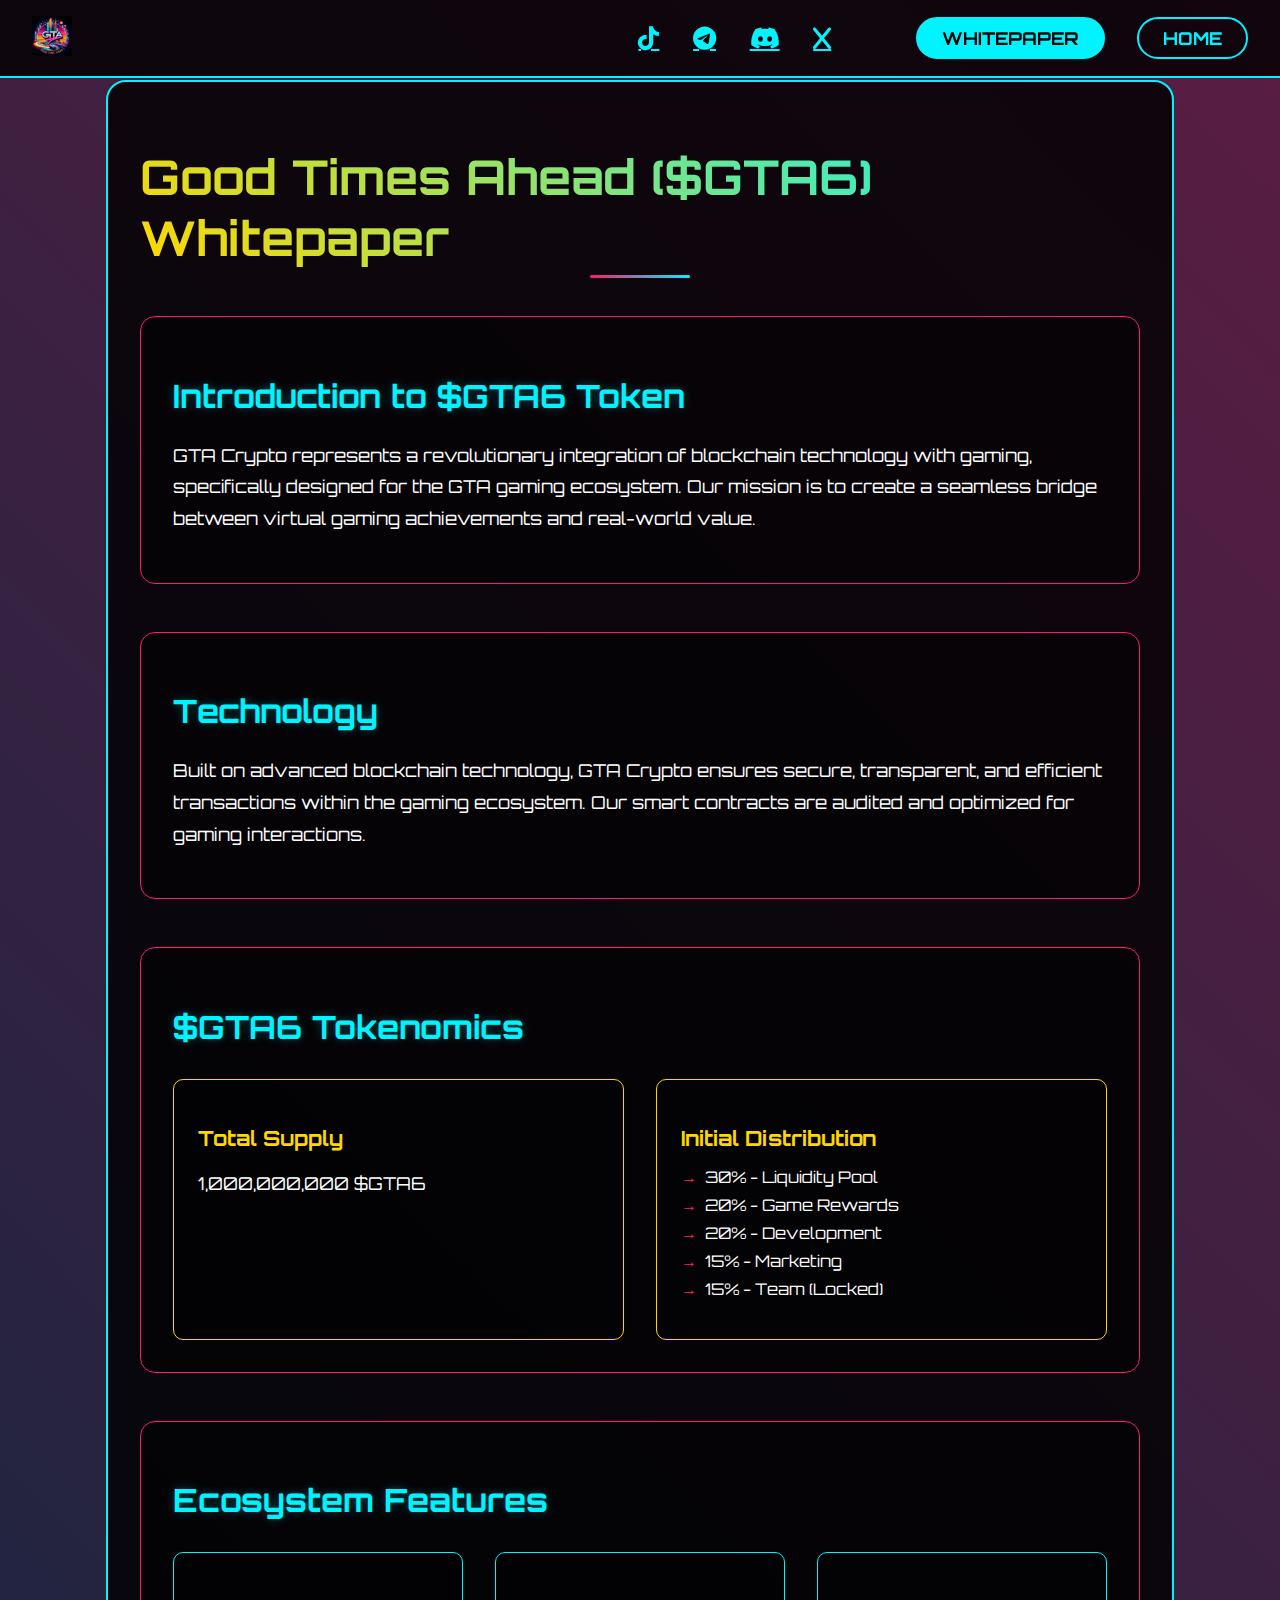
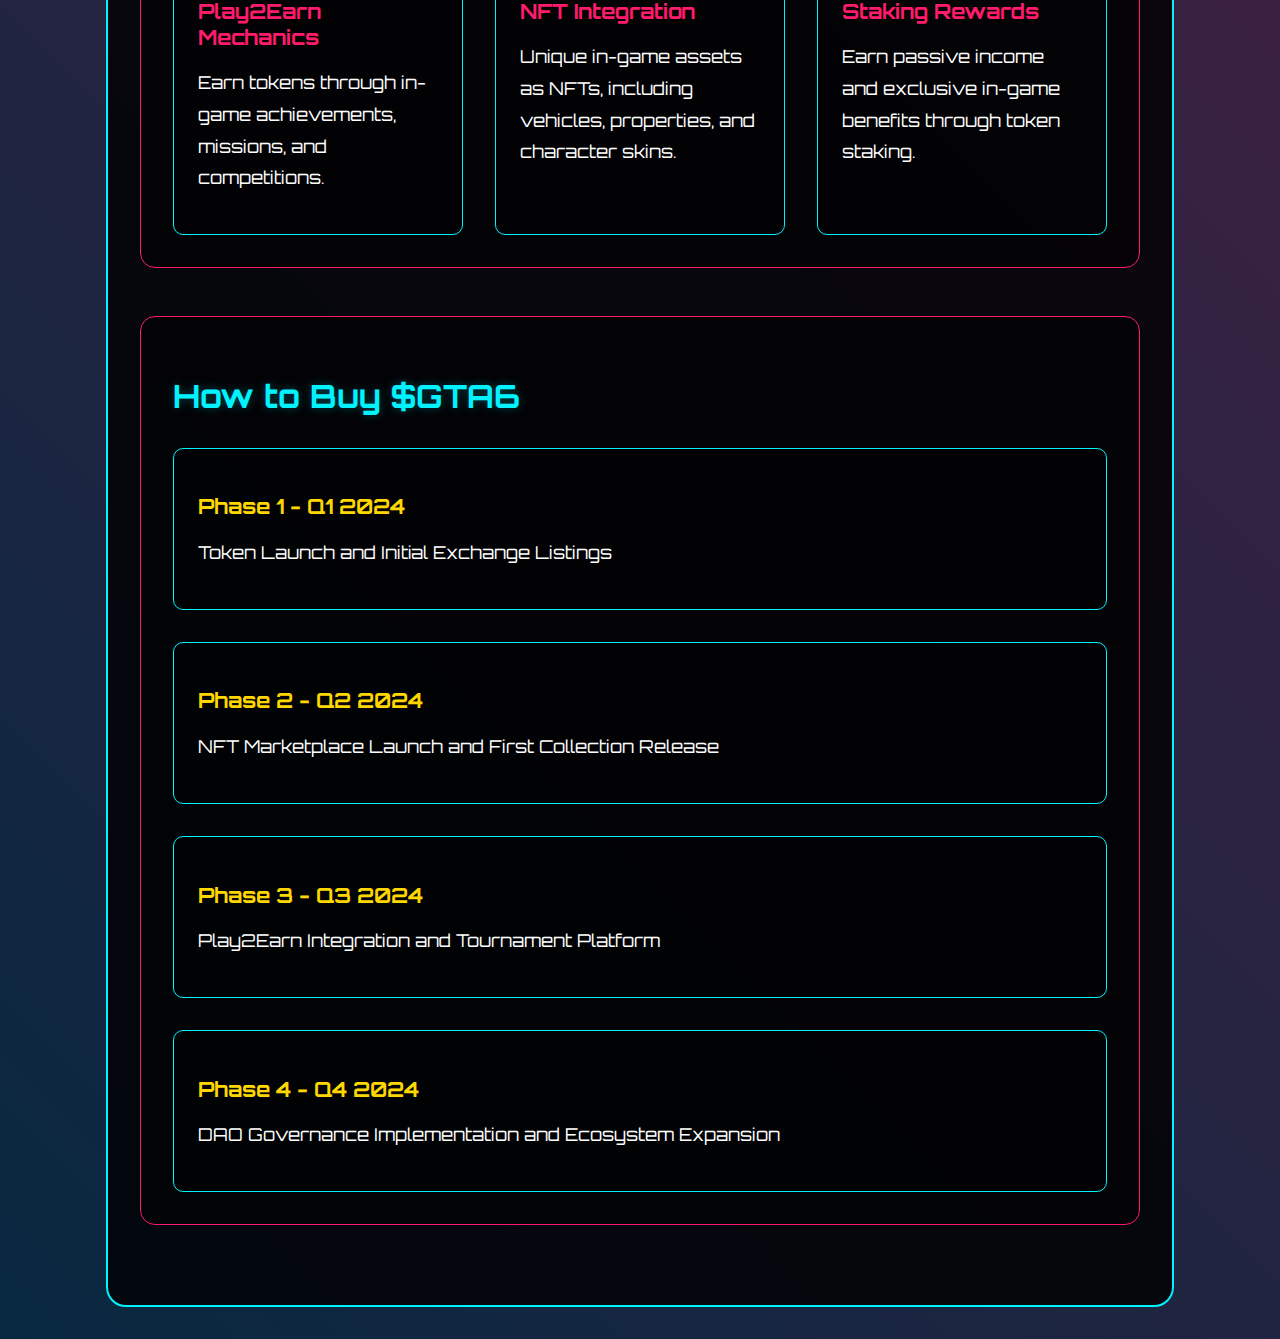
==== commit 50fd1016: "Update token symbol from $GTA to $GTA6 across all pages" ====
--- a/whitepaper.html
+++ b/whitepaper.html
@@ -41,11 +41,11 @@
 
     <div class="main-content">
         <div class="whitepaper-section">
-            <h1 class="section-title">Good Times Ahead ($GTA) Whitepaper</h1>
+            <h1 class="section-title">Good Times Ahead ($GTA6) Whitepaper</h1>
             
             <div class="whitepaper-content">
                 <section class="wp-section">
-                    <h2>Introduction to $GTA Token</h2>
+                    <h2>Introduction to $GTA6 Token</h2>
                     <p>GTA Crypto represents a revolutionary integration of blockchain technology with gaming, specifically designed for the GTA gaming ecosystem. Our mission is to create a seamless bridge between virtual gaming achievements and real-world value.</p>
                 </section>
 
@@ -55,11 +55,11 @@
                 </section>
 
                 <section class="wp-section">
-                    <h2>$GTA Tokenomics</h2>
+                    <h2>$GTA6 Tokenomics</h2>
                     <div class="tokenomics-details">
                         <div class="token-detail">
                             <h3>Total Supply</h3>
-                            <p>1,000,000,000 GTA</p>
+                            <p>1,000,000,000 $GTA6</p>
                         </div>
                         <div class="token-detail">
                             <h3>Initial Distribution</h3>
@@ -93,7 +93,7 @@
                 </section>
 
                 <section class="wp-section">
-                    <h2>How to Buy $GTA</h2>
+                    <h2>How to Buy $GTA6</h2>
                     <div class="roadmap-timeline">
                         <div class="timeline-point">
                             <h3>Phase 1 - Q1 2024</h3>
--- a/clean_style.css
+++ b/clean_style.css
@@ -98,6 +98,71 @@
     justify-content: center;
     gap: 4rem;
     text-align: center;
+    padding: 2rem;
+}
+
+.header-content {
+    display: flex;
+    align-items: center;
+    gap: 3rem;
+    max-width: 1200px;
+    margin: 0 auto;
+}
+
+.launch-announcement {
+    background: rgba(0, 0, 0, 0.6);
+    border: 2px solid var(--neon-yellow);
+    border-radius: 15px;
+    padding: 2.5rem;
+    text-align: center;
+    animation: pulseGlow 2s infinite;
+    backdrop-filter: blur(10px);
+    max-width: 400px;
+    height: fit-content;
+}
+
+.launch-text {
+    font-size: 2.5rem;
+    font-weight: bold;
+    color: var(--neon-yellow);
+    text-shadow: 0 0 15px rgba(255, 215, 0, 0.5);
+    margin-bottom: 1.5rem;
+    line-height: 1.2;
+}
+
+.countdown {
+    font-size: 3rem;
+    font-weight: bold;
+    color: var(--neon-blue);
+    text-shadow: 0 0 10px rgba(0, 243, 255, 0.5);
+    padding: 1rem;
+    border-radius: 10px;
+    background: rgba(0, 0, 0, 0.3);
+    margin-top: 1rem;
+}
+
+@keyframes pulseGlow {
+    0% {
+        box-shadow: 0 0 20px rgba(255, 215, 0, 0.2);
+    }
+    50% {
+        box-shadow: 0 0 40px rgba(255, 215, 0, 0.4);
+    }
+    100% {
+        box-shadow: 0 0 20px rgba(255, 215, 0, 0.2);
+    }
+}
+
+@media (max-width: 1024px) {
+    .header-content {
+        flex-direction: column;
+        gap: 2rem;
+    }
+    
+    .launch-announcement {
+        width: 100%;
+        max-width: 400px;
+    }
 }
 
 .welcome-text {
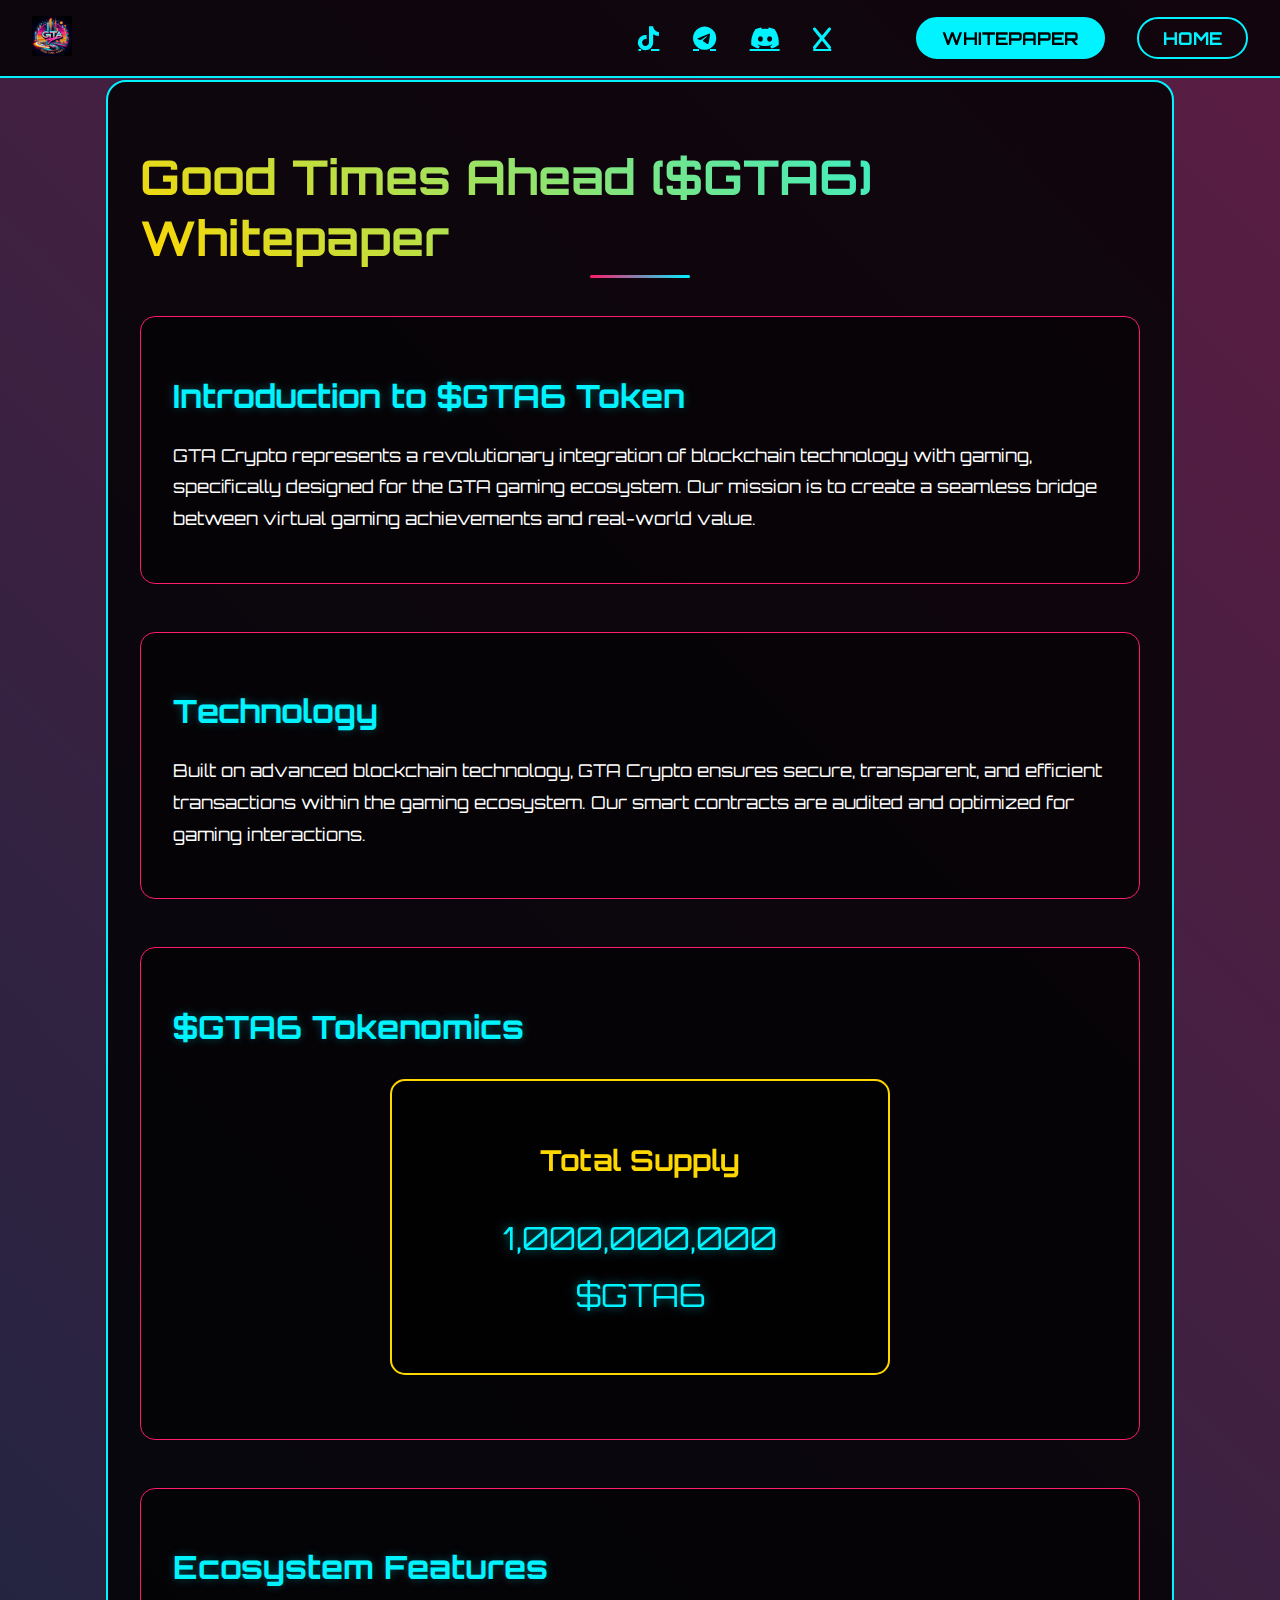
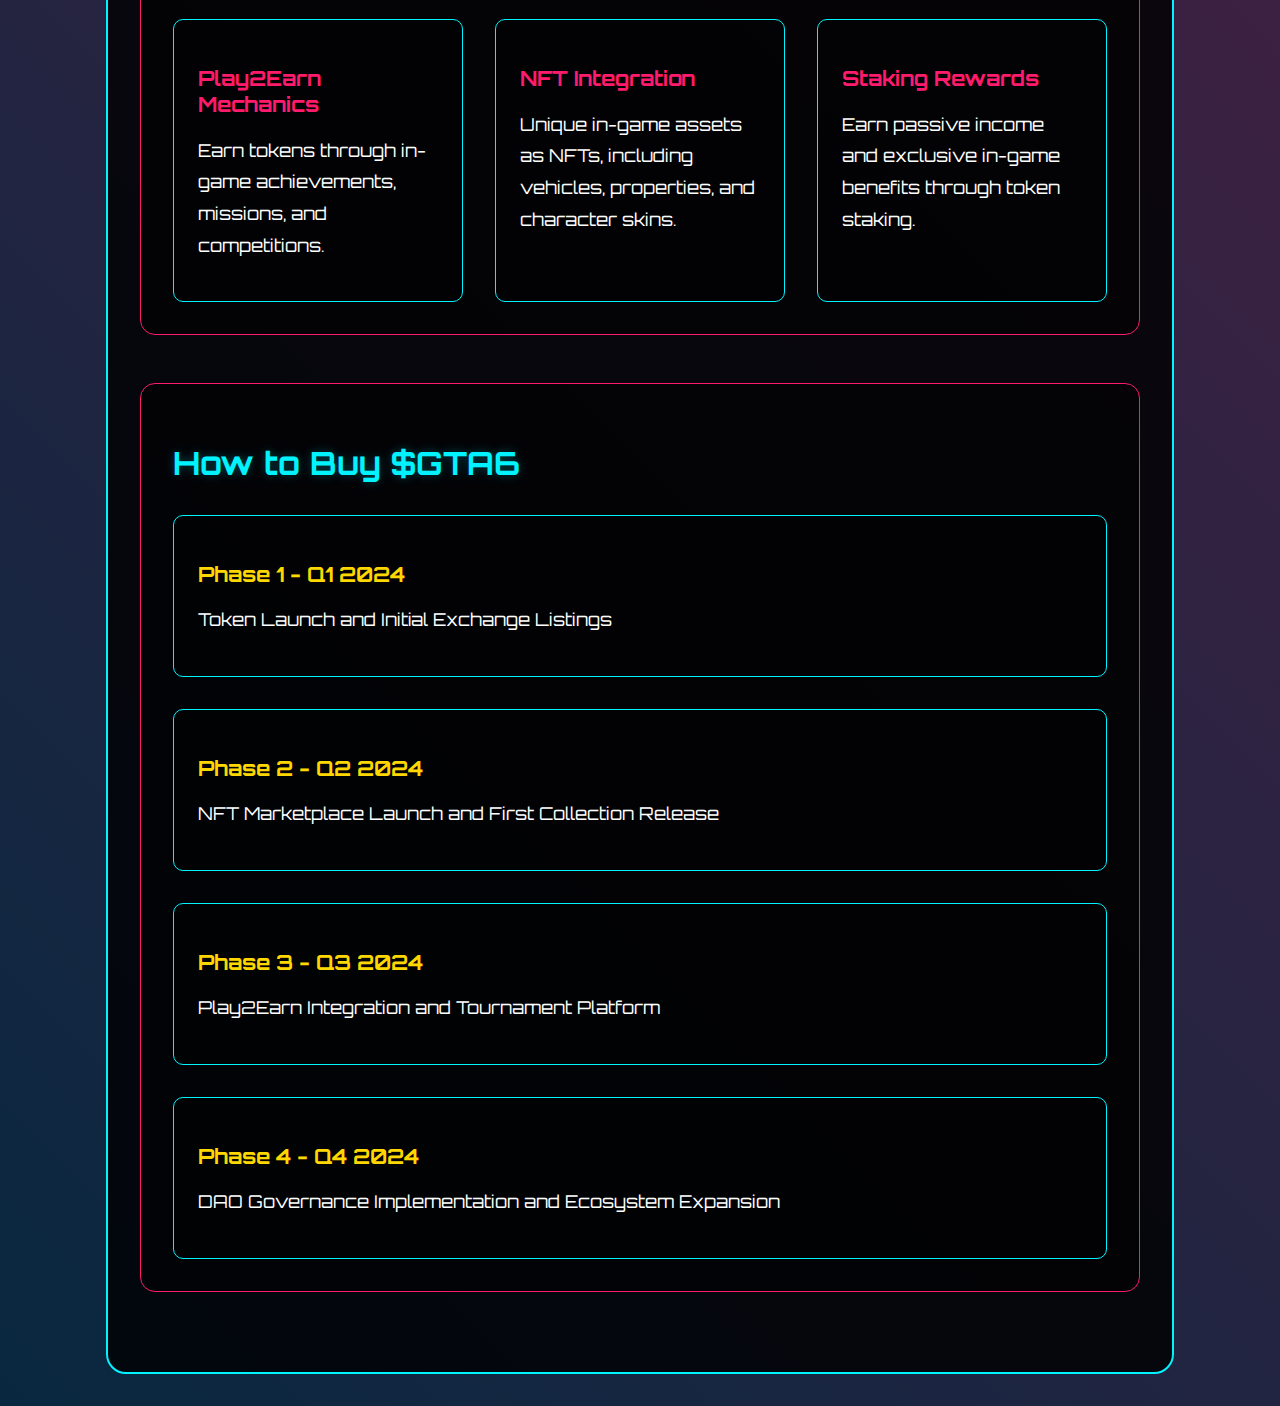
==== commit 99b88a0e: "Remove initial distribution and center total supply box in whitepaper" ====
--- a/whitepaper.html
+++ b/whitepaper.html
@@ -57,19 +57,9 @@
                 <section class="wp-section">
                     <h2>$GTA6 Tokenomics</h2>
                     <div class="tokenomics-details">
-                        <div class="token-detail">
+                        <div class="token-detail total-supply">
                             <h3>Total Supply</h3>
                             <p>1,000,000,000 $GTA6</p>
-                        </div>
-                        <div class="token-detail">
-                            <h3>Initial Distribution</h3>
-                            <ul>
-                                <li>30% - Liquidity Pool</li>
-                                <li>20% - Game Rewards</li>
-                                <li>20% - Development</li>
-                                <li>15% - Marketing</li>
-                                <li>15% - Team (Locked)</li>
-                            </ul>
                         </div>
                     </div>
                 </section>
--- a/clean_style.css
+++ b/clean_style.css
@@ -679,10 +679,10 @@
 }
 
 .tokenomics-details {
-    display: grid;
-    grid-template-columns: repeat(auto-fit, minmax(250px, 1fr));
-    gap: 2rem;
-    margin-top: 2rem;
+    display: flex;
+    justify-content: center;
+    align-items: center;
+    margin: 2rem 0;
 }
 
 .token-detail {
@@ -716,6 +716,29 @@
     position: absolute;
     left: 0;
     color: var(--neon-pink);
+}
+
+.token-detail.total-supply {
+    background: rgba(0, 0, 0, 0.6);
+    border: 2px solid var(--neon-yellow);
+    border-radius: 15px;
+    padding: 2rem 3rem;
+    text-align: center;
+    backdrop-filter: blur(10px);
+    animation: pulseGlow 2s infinite;
+    max-width: 400px;
+}
+
+.token-detail.total-supply h3 {
+    color: var(--neon-yellow);
+    font-size: 1.8rem;
+    margin-bottom: 1rem;
+}
+
+.token-detail.total-supply p {
+    font-size: 2rem;
+    color: var(--neon-blue);
+    text-shadow: 0 0 10px rgba(0, 243, 255, 0.5);
 }
 
 .features-list {
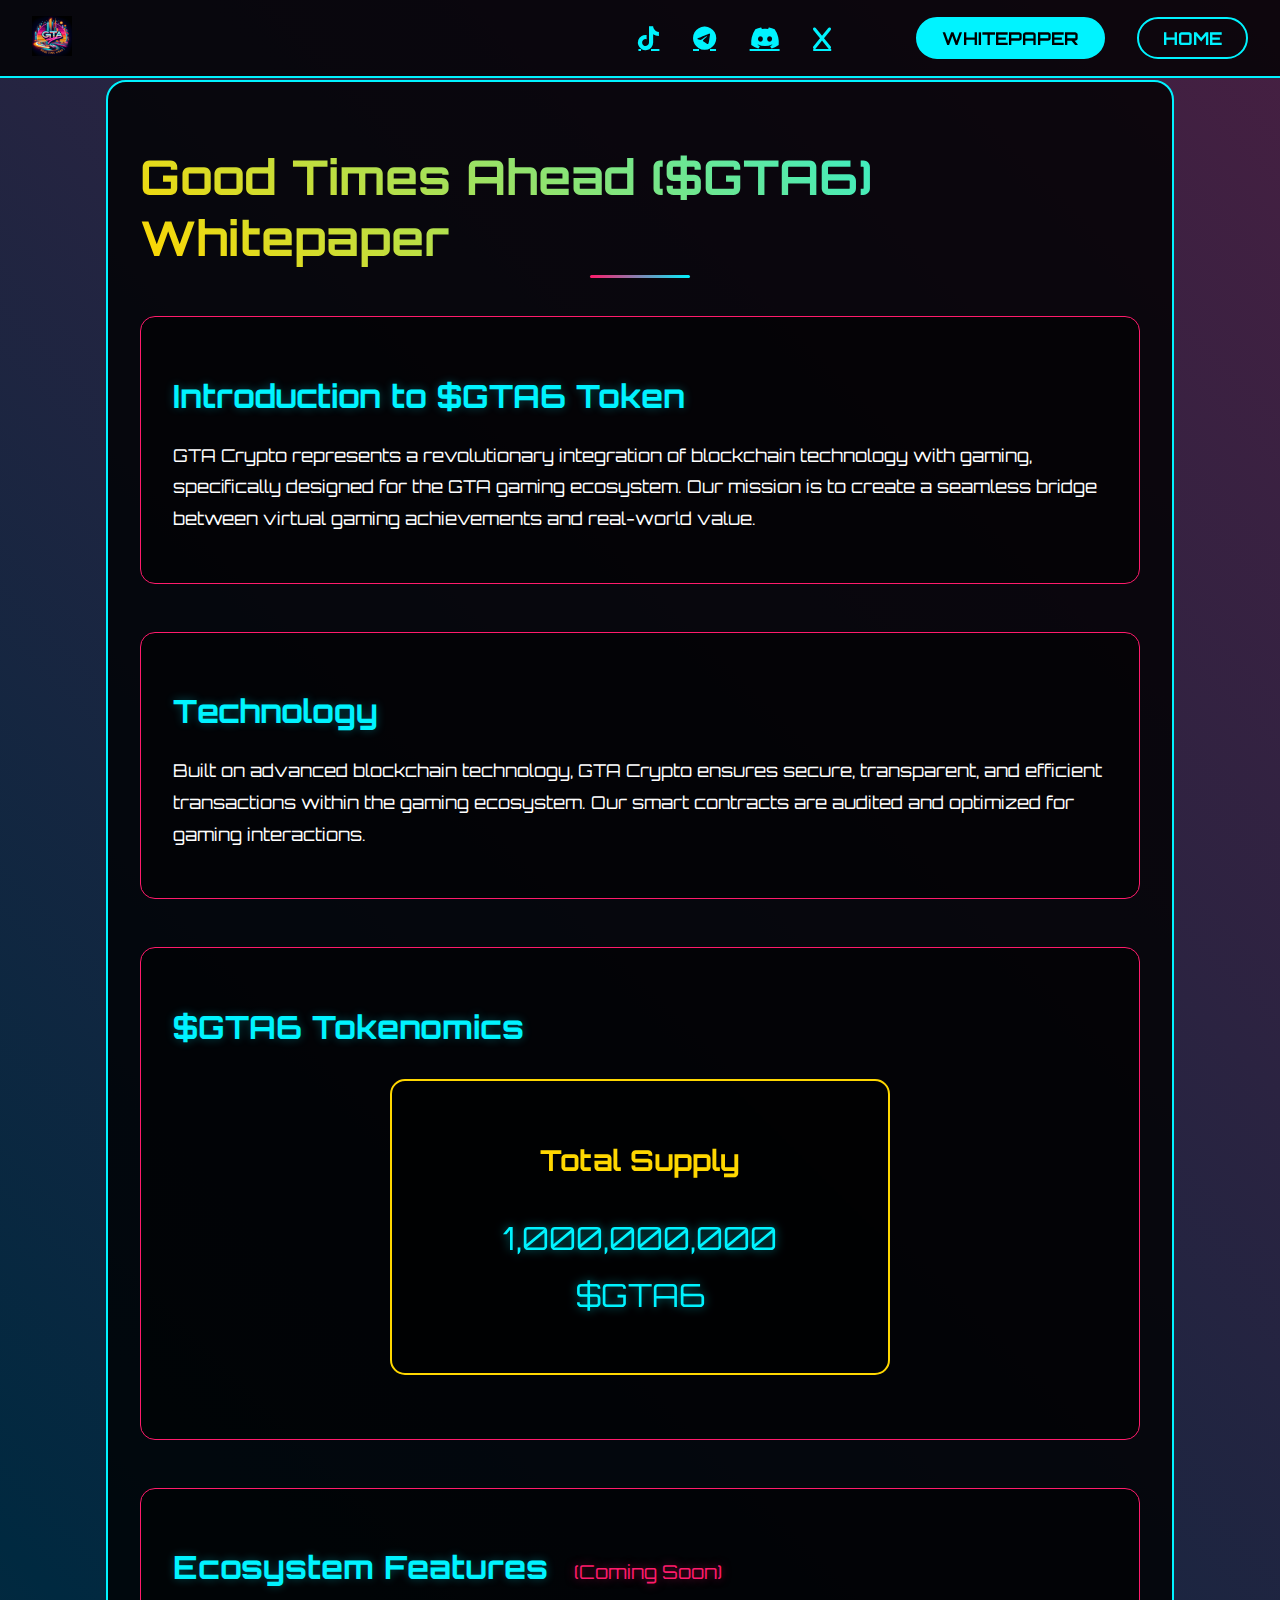
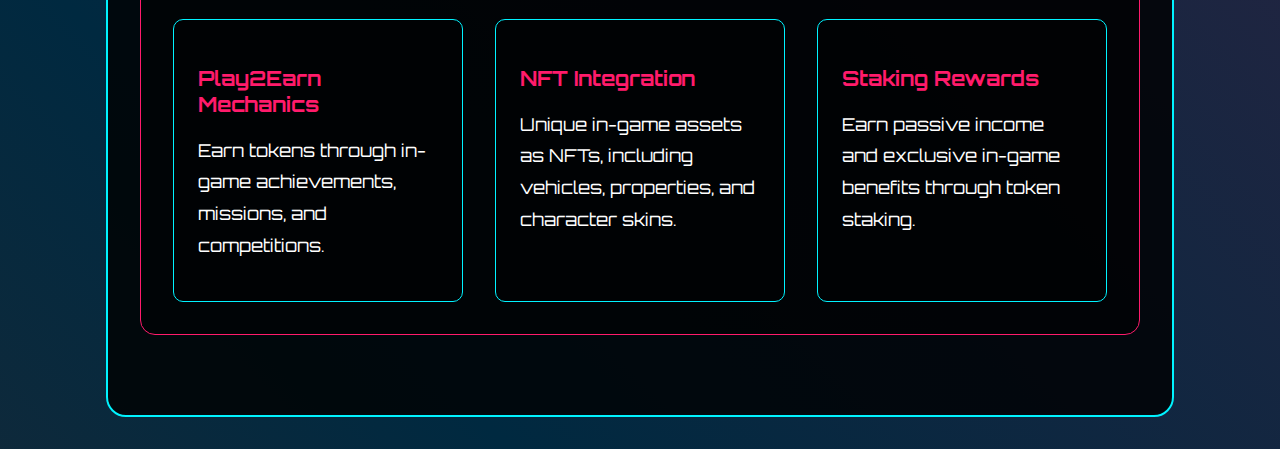
==== commit bd1fb3d6: "Update website content: Align buttons, update whitepaper sections" ====
--- a/whitepaper.html
+++ b/whitepaper.html
@@ -26,7 +26,7 @@
                     <a href="https://t.me/+TUfg9m6fxIIzMTZh" class="social-link" target="_blank" rel="noopener noreferrer">
                         <i class="fab fa-telegram"></i>
                     </a>
-                    <a href="https://discord.gg/43fm4Gqv" class="social-link" target="_blank">
+                    <a href="https://discord.gg/kNQdFnTz" class="social-link" target="_blank">
                         <i class="fab fa-discord"></i>
                     </a>
                     <a href="https://x.com/goodtimesahed?s=21" class="social-link" target="_blank" rel="noopener noreferrer">
@@ -65,7 +65,7 @@
                 </section>
 
                 <section class="wp-section">
-                    <h2>Ecosystem Features</h2>
+                    <h2>Ecosystem Features <span class="coming-soon-tag">(Coming Soon)</span></h2>
                     <div class="features-list">
                         <div class="feature-item">
                             <h3>Play2Earn Mechanics</h3>
@@ -81,28 +81,6 @@
                         </div>
                     </div>
                 </section>
-
-                <section class="wp-section">
-                    <h2>How to Buy $GTA6</h2>
-                    <div class="roadmap-timeline">
-                        <div class="timeline-point">
-                            <h3>Phase 1 - Q1 2024</h3>
-                            <p>Token Launch and Initial Exchange Listings</p>
-                        </div>
-                        <div class="timeline-point">
-                            <h3>Phase 2 - Q2 2024</h3>
-                            <p>NFT Marketplace Launch and First Collection Release</p>
-                        </div>
-                        <div class="timeline-point">
-                            <h3>Phase 3 - Q3 2024</h3>
-                            <p>Play2Earn Integration and Tournament Platform</p>
-                        </div>
-                        <div class="timeline-point">
-                            <h3>Phase 4 - Q4 2024</h3>
-                            <p>DAO Governance Implementation and Ecosystem Expansion</p>
-                        </div>
-                    </div>
-                </section>
             </div>
         </div>
     </div>
--- a/clean_style.css
+++ b/clean_style.css
@@ -393,26 +393,35 @@
 }
 
 .tokenomics-grid {
-    display: grid;
-    grid-template-columns: repeat(auto-fit, minmax(250px, 1fr));
+    display: flex;
+    justify-content: center;
     gap: 2rem;
-    margin-top: 4rem;
-    padding: 0 1rem;
+    margin-top: 2rem;
+    flex-wrap: wrap;
 }
 
 .token-stat {
-    background: rgba(0, 0, 0, 0.3);
+    background: rgba(0, 0, 0, 0.6);
     border: 2px solid var(--neon-blue);
-    border-radius: 20px;
+    border-radius: 15px;
     padding: 2.5rem 2rem;
     text-align: center;
     backdrop-filter: blur(10px);
-    transition: all 0.3s ease;
-}
-
-.token-stat:hover {
-    transform: translateY(-10px);
-    box-shadow: 0 0 30px rgba(0, 243, 255, 0.3);
+    min-width: 300px;
+    flex: 0 1 auto;
+    animation: boxShadowPulse 2s infinite;
+}
+
+@media (max-width: 768px) {
+    .tokenomics-grid {
+        flex-direction: column;
+        align-items: center;
+    }
+    
+    .token-stat {
+        width: 100%;
+        max-width: 350px;
+    }
 }
 
 .token-stat h3 {
@@ -671,6 +680,16 @@
     text-shadow: 0 0 10px rgba(0, 243, 255, 0.3);
 }
 
+.coming-soon-tag {
+    color: var(--neon-pink);
+    font-size: 1.2rem;
+    text-shadow: 0 0 10px rgba(255, 27, 107, 0.5);
+    font-family: 'Orbitron', sans-serif;
+    margin-left: 1rem;
+    font-weight: 400;
+    animation: textGlow 2s infinite alternate;
+}
+
 .wp-section p {
     color: #fff;
     line-height: 1.8;
